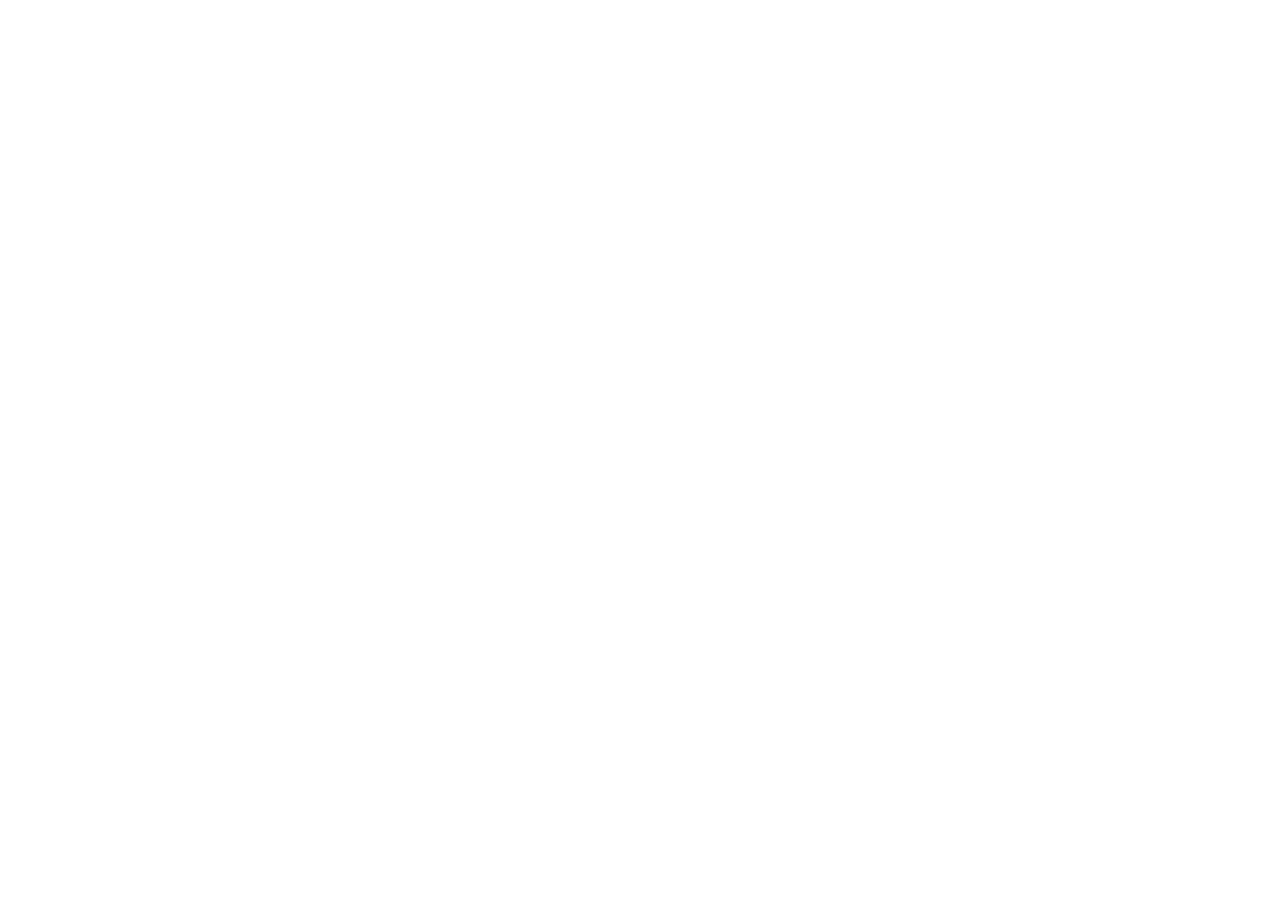
==== index.html @ 2a4f1814 "proje dosyaları yüklendi" ====
<!DOCTYPE html>
<html lang="en">
<head>
    <meta charset="UTF-8">
    <meta name="viewport" content="width=device-width, initial-scale=1.0">
    <title>Document</title>


    <!-- !Font Awesome -->
    <link rel="stylesheet" href="https://cdnjs.cloudflare.com/ajax/libs/font-awesome/6.6.0/css/all.min.css" integrity="sha512-Kc323vGBEqzTmouAECnVceyQqyqdsSiqLQISBL29aUW4U/M7pSPA/gEUZQqv1cwx4OnYxTxve5UMg5GT6L4JJg==" crossorigin="anonymous" referrerpolicy="no-referrer" />

    <!-- !Google Fonts -->
    <link rel="preconnect" href="https://fonts.googleapis.com">
    <link rel="preconnect" href="https://fonts.gstatic.com" crossorigin>
    <link href="https://fonts.googleapis.com/css2?family=Poppins:ital,wght@0,100;0,200;0,300;0,400;0,500;0,600;0,700;0,800;0,900;1,100;1,200;1,300;1,400;1,500;1,600;1,700;1,800;1,900&display=swap" rel="stylesheet">
    <!-- !External CSS-1 -->
    <link rel="stylesheet" href="./responsive.css">

    <!-- !External CSS-2 -->
     <link rel="stylesheet" href="./style.css">
</head>
<body>
    











</body>
</html>
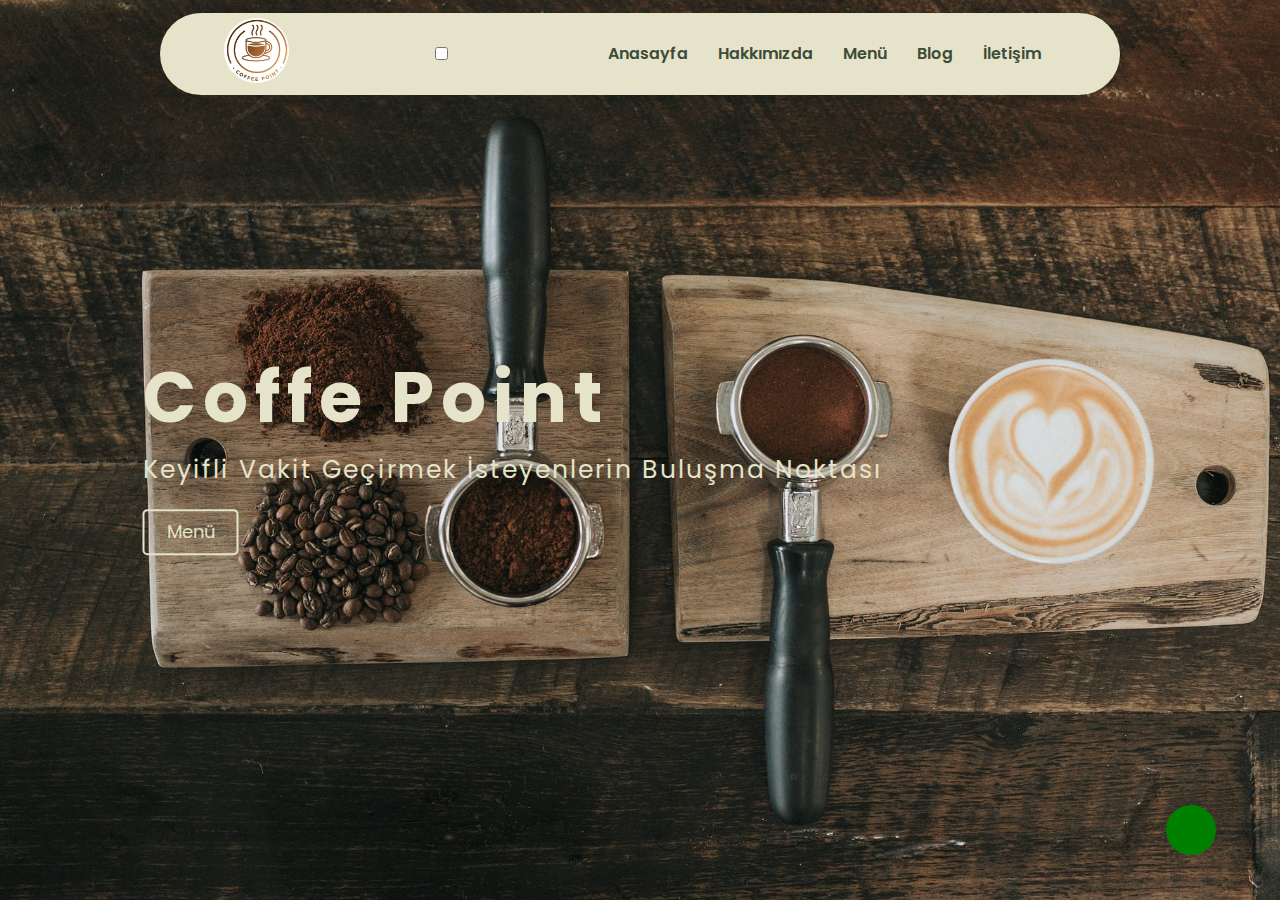
==== commit 81925a57: "index dosyası ve css üzerinde navbar ve hero image oluşturuldu" ====
--- a/index.html
+++ b/index.html
@@ -21,7 +21,37 @@
 </head>
 <body>
     
-
+<div class="hero-image">
+    <nav>
+        <div class="logo-image-wrapper">
+            <img width="65px" src="img/logo.jpg" alt="">
+        </div>
+        <input type="checkbox" id="menu-toogle" class="menu-toogle">
+        <label for="menu-toggle" class="menu-icon">
+            &#9776;
+        </label>
+        <ul class="nav-list">
+            <li><a href="#">Anasayfa</a>
+            <li><a href="#">Hakkımızda</a>
+            <li><a href="#">Menü</a>
+            <li><a href="#">Blog</a>
+            <li><a href="#">İletişim</a>
+            </li>
+        </ul>
+    </nav>
+    <div class="main-text">
+        <h1>Coffe Point</h1>
+        <h3>Keyifli Vakit Geçirmek İsteyenlerin Buluşma Noktası</h3>
+        <button class="btn-design">
+            <a href="#">Menü</a>
+        </button>
+    </div>
+    <div class="whatsapp-icon">
+        <a href="https://www.whatsapp.com/" target="_blank">
+            <i style="color: white;" class="fa-brands fa-whatsapp"></i>
+        </a>
+    </div>
+</div>
 
 
 
--- a/style.css
+++ b/style.css
@@ -0,0 +1,114 @@
+*{
+    margin: 0;
+    padding: 0;
+    box-sizing: border-box;
+    list-style-type: none;
+    text-decoration: none;
+    font-family: "Poppins", sans-serif;
+}
+
+.hero-image{
+    width: 100vw;
+    height: 100vh;
+    background-image:  url("img/bcg.jpg");
+    background-size: cover;
+    padding-top: 1%;
+
+}
+
+.hero-image nav{
+    position: relative;
+    width: 75%;
+    background-color: #E5E4CA ;
+    margin: auto;
+    display: flex;
+    justify-content: space-between;
+    align-items: center;
+    border-radius: 50px;
+    padding: 5px 5%;
+
+
+}
+.menu-toggle{
+    display: none;
+}
+
+.menu-icon{
+    display: none;
+    font-size: 24px;
+    color: #3E4B39;
+    cursor: pointer;
+    position: absolute;
+    right: 20px;
+    top: 50%;
+    transform: translateY(-50%);
+}
+
+.hero-image nav .nav-list{
+    display: flex;
+    justify-content: center;
+    align-items: center;
+}
+
+.logo-image-wrapper img{
+    width: 65px;
+    height: 65px;
+    border-radius: 50%;
+}
+
+.hero-image nav ul li a{
+    color: #3E4B39;
+    font-weight: 600;
+    padding: 10px 15px;
+    display: block;
+}
+
+.hero-image .main-text{
+    position: absolute;
+    top: 50%;
+    left: 40%;
+    transform: translate(-50%, -50%);
+    color: #E5E4CA;
+}
+
+.hero-image .main-text h1{
+    font-size: 70px;
+    letter-spacing: 7px;
+}
+
+.hero-image .main-text h3{
+    font-size: 25px;
+    font-weight: normal;
+    letter-spacing: 2px;
+    margin-bottom: 20px;
+}
+
+.btn-design{
+    background-color: transparent;
+    color: #E5E4CA;
+    padding: 1% 3%;
+    border: 2px solid #E5E4CA;
+    font-size: 18px;
+    border-radius: 5px;
+
+}
+
+.btn-design a{
+    color: #E5E4CA;
+}
+
+.hero-image .whatsapp-icon{
+    width: 50px;
+    height: 50px;
+    background-color: #008001;
+    border-radius: 50%;
+    display: flex;
+    justify-content: center;
+    align-items: center;
+    font-size: 30px;
+    color: white;
+    position: fixed;
+    right: 5%;
+    bottom: 5%;
+
+}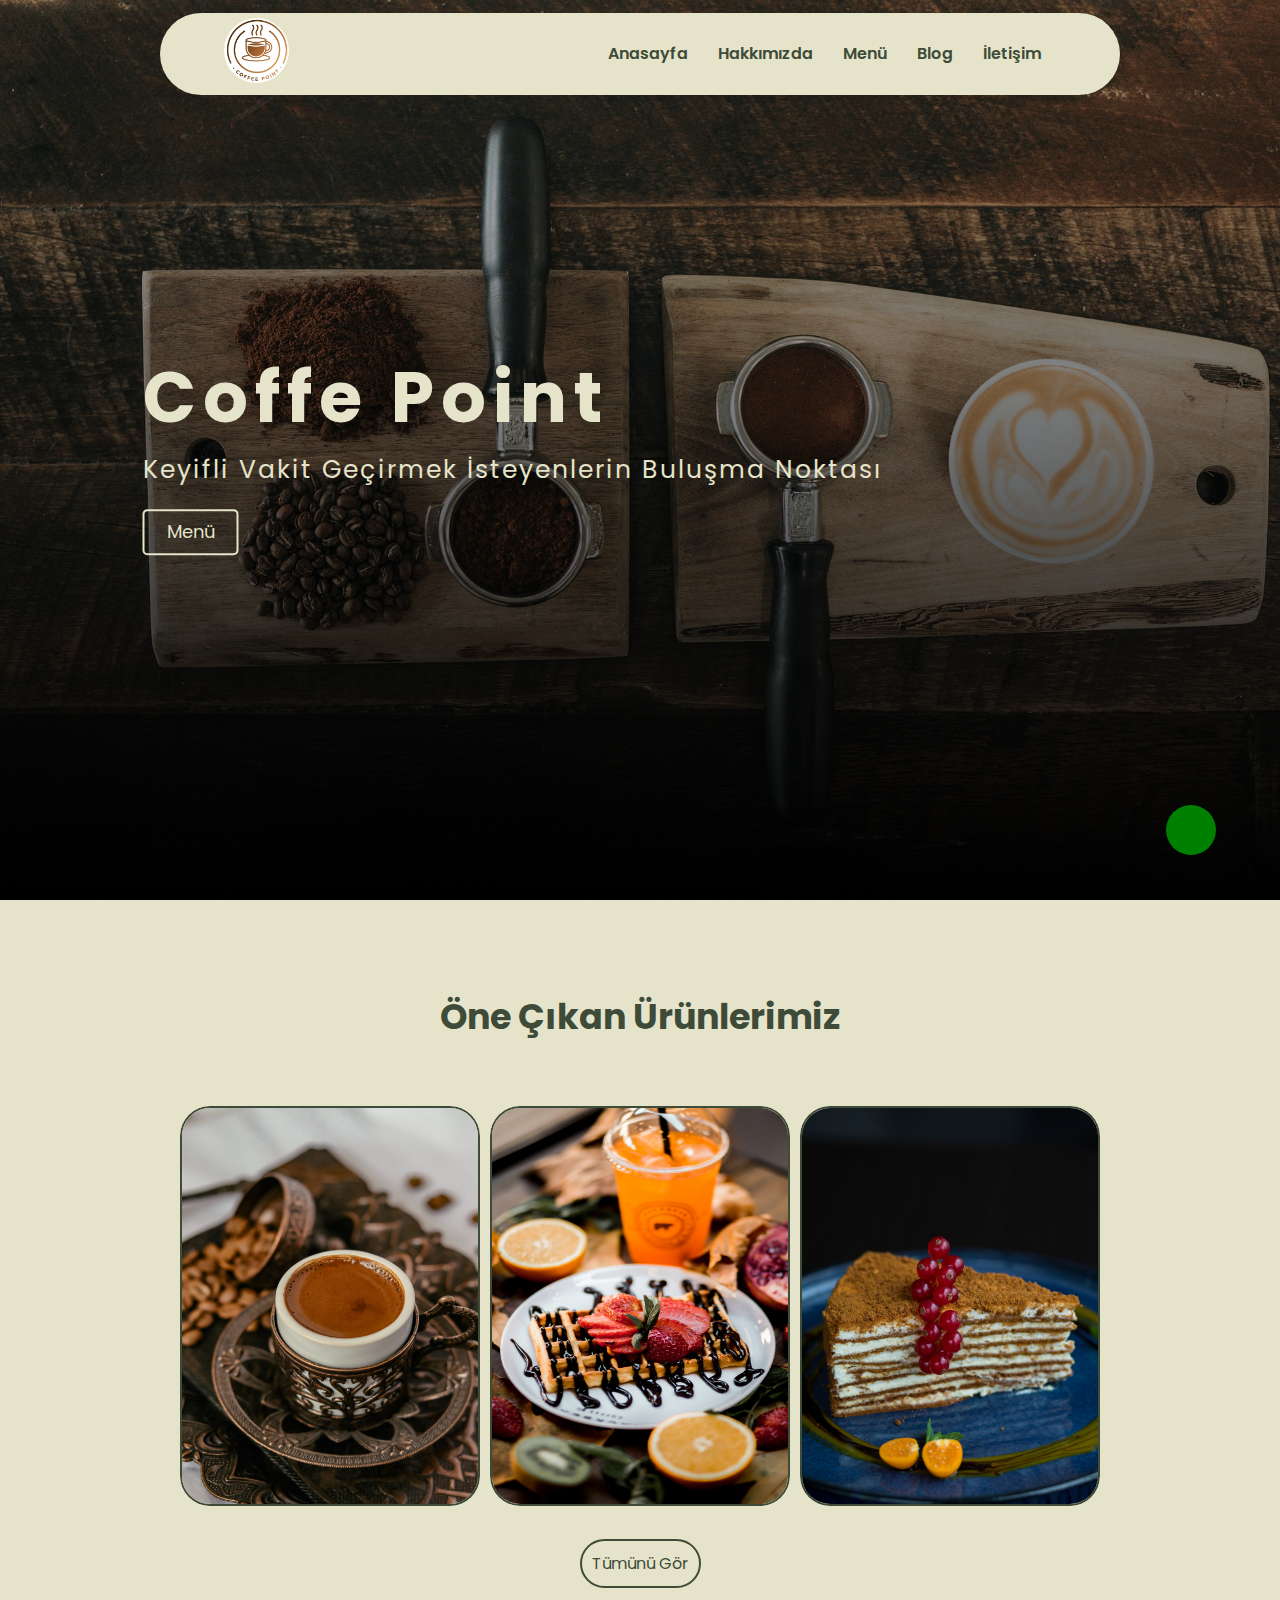
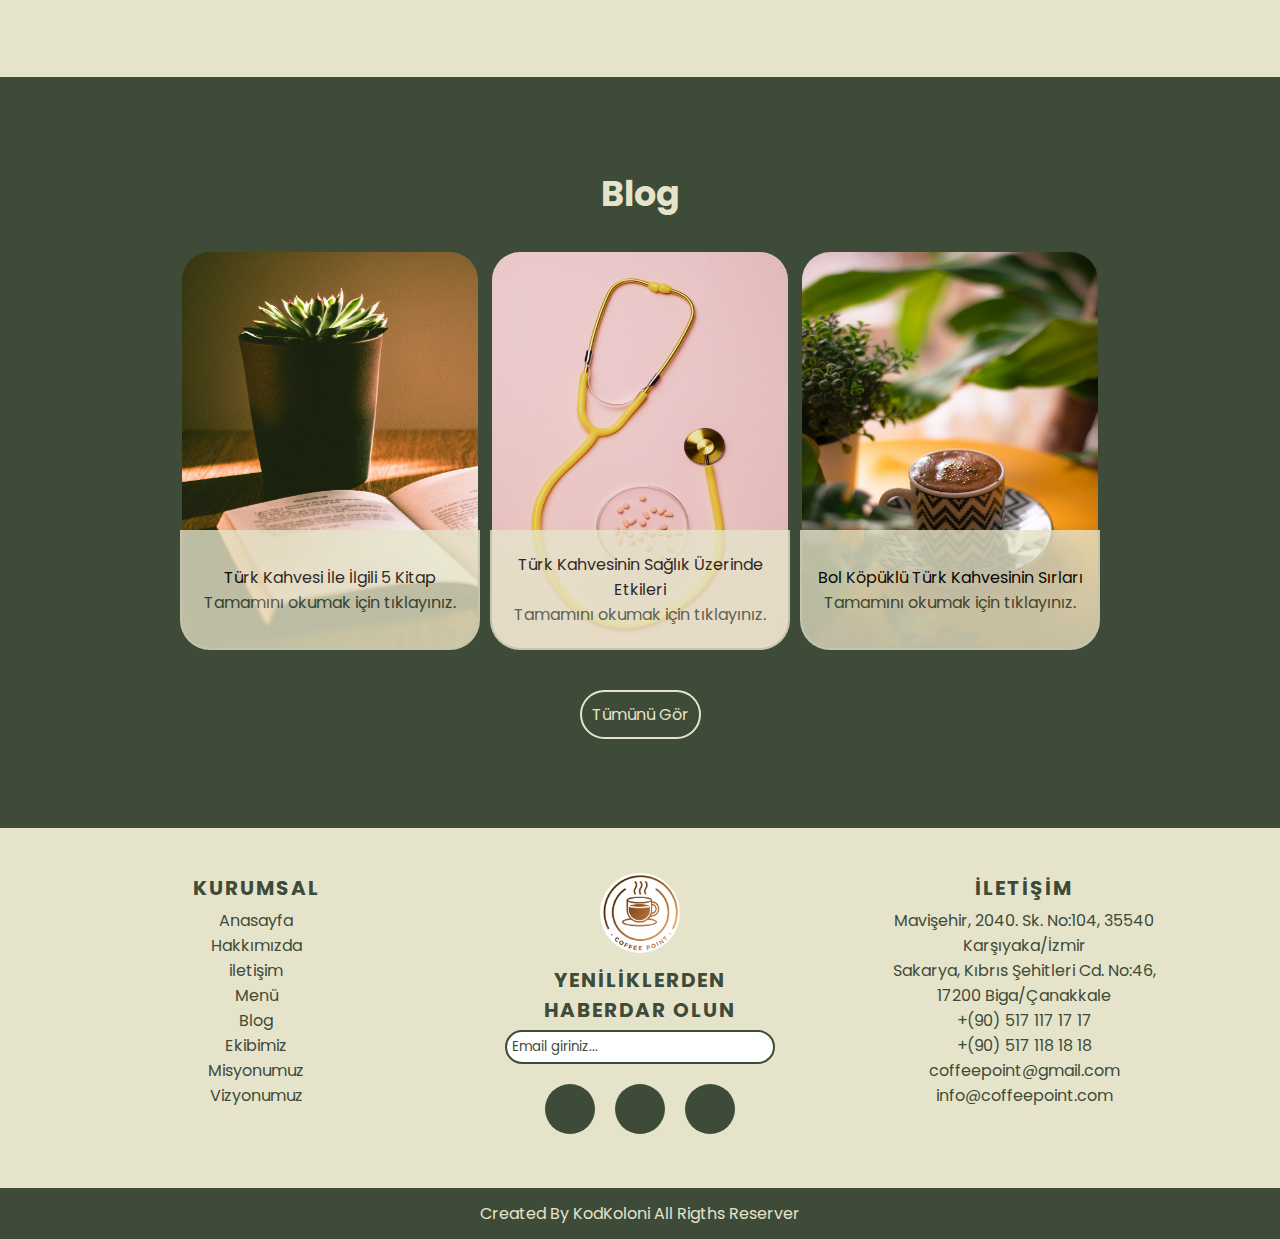
==== commit 4798ec82: "ana sayfa tamamlandı" ====
--- a/index.html
+++ b/index.html
@@ -1,66 +1,194 @@
 <!DOCTYPE html>
 <html lang="en">
-<head>
-    <meta charset="UTF-8">
-    <meta name="viewport" content="width=device-width, initial-scale=1.0">
-    <title>Document</title>
+    <head>
+        <meta charset="UTF-8">
+        <meta name="viewport" content="width=device-width, initial-scale=1.0">
+        <title>Document</title>
+
+        <!-- !Font Awesome -->
+        <link rel="stylesheet"
+            href="https://cdnjs.cloudflare.com/ajax/libs/font-awesome/6.6.0/css/all.min.css"
+            integrity="sha512-Kc323vGBEqzTmouAECnVceyQqyqdsSiqLQISBL29aUW4U/M7pSPA/gEUZQqv1cwx4OnYxTxve5UMg5GT6L4JJg=="
+            crossorigin="anonymous" referrerpolicy="no-referrer" />
+
+        <!-- !Google Fonts -->
+        <link rel="preconnect" href="https://fonts.googleapis.com">
+        <link rel="preconnect" href="https://fonts.gstatic.com" crossorigin>
+        <link
+            href="https://fonts.googleapis.com/css2?family=Poppins:ital,wght@0,100;0,200;0,300;0,400;0,500;0,600;0,700;0,800;0,900;1,100;1,200;1,300;1,400;1,500;1,600;1,700;1,800;1,900&display=swap"
+            rel="stylesheet">
+
+        <!-- !External CSS-2 -->
+        <link rel="stylesheet" href="./style.css">
+
+        <!-- !External CSS-1 -->
+        <link rel="stylesheet" href="responsive.css">
+
+    </head>
+    <body>
+
+        <div class="hero-image">
+            <nav>
+                <div class="logo-image-wrapper">
+                    <img width="65px" src="img/logo.jpg" alt>
+                </div>
+                <input type="checkbox" id="menu-toggle" class="menu-toggle">
+                <label for="menu-toggle" class="menu-icon">
+                    &#9776;
+                </label>
+                <ul class="nav-list">
+                    <li><a href="#">Anasayfa</a>
+                        <li><a href="#">Hakkımızda</a>
+                            <li><a href="#">Menü</a>
+                                <li><a href="./blog.html">Blog</a>
+                                    <li><a href="#">İletişim</a>
+                                    </li>
+                                </ul>
+                            </nav>
+                            <div class="main-text">
+                                <h1>Coffe Point</h1>
+                                <h3>Keyifli Vakit Geçirmek İsteyenlerin Buluşma
+                                    Noktası</h3>
+                                <button class="btn-design">
+                                    <a href="#">Menü</a>
+                                </button>
+                            </div>
+                            <div class="whatsapp-icon">
+                                <a href="https://www.whatsapp.com/"
+                                    target="_blank">
+                                    <i style="color: white;"
+                                        class="fa-brands fa-whatsapp"></i>
+                                </a>
+                            </div>
+                        </div>
+
+                        <!-- ! Öne Çıkanlar Bölümü Başlıyor -->
+
+                        <div class="product">
+                            <h3>Öne Çıkan Ürünlerimiz</h3>
+                            <div class="product-items">
+                                <div class="item item1">
+                                    <img width="70px" class="resim"
+                                        src="img/kahve.jpg" alt>
+                                    <div class="overlay">
+                                        <h4>Damla Sakizli Turk Kahvesi</h4>
+                                        <p>Fiyat : 90₺</p>
+                                    </div>
+                                </div>
+                                <div class="item item2">
+                                    <img width="70px" class="resim"
+                                        src="img/waffle.jpg" alt>
+                                    <div class="overlay">
+                                        <h4>Çilek Ve Muzlu Waffle</h4>
+                                        <p>Fiyat : 190₺</p>
+                                    </div>
+                                </div>
+                                <div class="item item3">
+                                    <img width="70px" class="resim"
+                                        src="img/pasta.jpg" alt>
+                                    <div class="overlay">
+                                        <h4>Frambuazlı Pasta</h4>
+                                        <p>Fiyat : 120₺</p>
+                                    </div>
+                                </div>
+                            </div>
+                            <div class="ürünlerimiz-btn">
+                                <a href="#">Tümünü Gör</a>
+                            </div>
+                        </div>
+
+                        <!-- ! Blog Section Başlangıç -->
+                        <div class="section-blog">
+                            <h3>Blog</h3>
+                            <div class="section-blog-items">
+
+                                <div class="item blog-product">
+                                    <img class="resim" src="img/blog1.jpg" alt>
+                                    <div class="box">
+                                        <p>Türk Kahvesi İle İlgili 5 Kitap</p>
+                                        <a href="#">Tamamını okumak için tıklayınız.</a>
+                                    </div>
+                                </div>
+                                
+                                <div class="item blog-product">
+                                    <img class="resim" src="img/blog3.jpg" alt>
+                                    <div class="box">
+                                        <p>Türk Kahvesinin Sağlık Üzerinde Etkileri</p>
+                                        <a href="#">Tamamını okumak için tıklayınız.</a>
+                                    </div>
+                                </div>
+                                <div class="item blog-product">
+                                    <img class="resim" src="img/blog2.jpg" alt>
+                                    <div class="box">
+                                        <p>Bol Köpüklü Türk Kahvesinin Sırları</p>
+                                        <a href="#">Tamamını okumak için tıklayınız.</a>
+                                    </div>
+                                </div>
+
+                            </div>
+                            <div class="blog-btn">
+                                <a href="#">Tümünü Gör</a>
+                                
+                            </div>
+                        </div>
+                    <!-- ! Footer Section -->
+                    <footer>
+                        <div class="box left">
+                            <h3>Kurumsal</h3>
+                            <ul class="footer-list">
+                                <li><a href="#">Anasayfa</a></li>
+                                <li><a href="#">Hakkımızda</a></li>
+                                <li><a href="#">iletişim</a></li>
+                                <li><a href="#">Menü</a></li>
+                                <li><a href="#">Blog</a></li>
+                                <li><a href="#">Ekibimiz</a></li>
+                                <li><a href="#">Misyonumuz</a></li>
+                                <li><a href="#">Vizyonumuz</a></li>
+                            </ul>
+                        </div>
+
+                        <div class="box center">
+                            <a href="">
+                                <img width="80px" src="img/logo.jpg" alt="">
+                            </a>
+                            <h3>YENİLİKLERDEN HABERDAR OLUN</h3>
+                            <form action="mailto:coffeepoint@gmail.com" method="POST">
+                                <input type="email" placeholder="Email giriniz...">
+                            </form>
+                            <div class="social-media">
+                                <div class="facebook">
+                                    <a href="#">
+                                        <i class="fa-brands fa-facebook"></i>
+                                    </a>
+                                </div>
+                                <div class="instagram">
+                                    <a href="#">
+                                        <i class="fa-brands fa-instagram"></i>
+                                    </a>
+                                </div>
+                                <div class="youtube">
+                                    <a href="#">
+                                        <i class="fa-brands fa-youtube"></i>
+                                    </a>
+                                </div>
+                            </div>
+                        </div>
+                        <div class="box right">
+                            <h3>İLETİŞİM</h3>
+                            <p>Mavişehir, 2040. Sk. No:104, 35540 Karşıyaka/İzmir <br>
+                                Sakarya, Kıbrıs Şehitleri Cd. No:46, 17200 Biga/Çanakkale <br>
+                                +(90) 517 117 17 17 <br>
+                                +(90) 517 118 18 18 <br>
+                                coffeepoint@gmail.com <br>
+                                info@coffeepoint.com <br>
+                            </p>
+                        </div>
+                    </footer>
+
+                    <div class="designer">
+                        <p>Created By KodKoloni  All Rigths Reserver</p>
+                    </div>
 
 
-    <!-- !Font Awesome -->
-    <link rel="stylesheet" href="https://cdnjs.cloudflare.com/ajax/libs/font-awesome/6.6.0/css/all.min.css" integrity="sha512-Kc323vGBEqzTmouAECnVceyQqyqdsSiqLQISBL29aUW4U/M7pSPA/gEUZQqv1cwx4OnYxTxve5UMg5GT6L4JJg==" crossorigin="anonymous" referrerpolicy="no-referrer" />
-
-    <!-- !Google Fonts -->
-    <link rel="preconnect" href="https://fonts.googleapis.com">
-    <link rel="preconnect" href="https://fonts.gstatic.com" crossorigin>
-    <link href="https://fonts.googleapis.com/css2?family=Poppins:ital,wght@0,100;0,200;0,300;0,400;0,500;0,600;0,700;0,800;0,900;1,100;1,200;1,300;1,400;1,500;1,600;1,700;1,800;1,900&display=swap" rel="stylesheet">
-    <!-- !External CSS-1 -->
-    <link rel="stylesheet" href="./responsive.css">
-
-    <!-- !External CSS-2 -->
-     <link rel="stylesheet" href="./style.css">
-</head>
-<body>
-    
-<div class="hero-image">
-    <nav>
-        <div class="logo-image-wrapper">
-            <img width="65px" src="img/logo.jpg" alt="">
-        </div>
-        <input type="checkbox" id="menu-toogle" class="menu-toogle">
-        <label for="menu-toggle" class="menu-icon">
-            &#9776;
-        </label>
-        <ul class="nav-list">
-            <li><a href="#">Anasayfa</a>
-            <li><a href="#">Hakkımızda</a>
-            <li><a href="#">Menü</a>
-            <li><a href="#">Blog</a>
-            <li><a href="#">İletişim</a>
-            </li>
-        </ul>
-    </nav>
-    <div class="main-text">
-        <h1>Coffe Point</h1>
-        <h3>Keyifli Vakit Geçirmek İsteyenlerin Buluşma Noktası</h3>
-        <button class="btn-design">
-            <a href="#">Menü</a>
-        </button>
-    </div>
-    <div class="whatsapp-icon">
-        <a href="https://www.whatsapp.com/" target="_blank">
-            <i style="color: white;" class="fa-brands fa-whatsapp"></i>
-        </a>
-    </div>
-</div>
-
-
-
-
-
-
-
-
-
-
-</body>
-</html>+                    </body>
+                </html>--- a/style.css
+++ b/style.css
@@ -7,12 +7,17 @@
     font-family: "Poppins", sans-serif;
 }
 
+body{
+    overflow-x: hidden;
+}
+
 .hero-image{
     width: 100vw;
     height: 100vh;
-    background-image:  url("img/bcg.jpg");
+    background-image: linear-gradient(to top, rgb(0, 0, 0), rgba(0, 0, 0, 0)),  url("img/bcg.jpg");
     background-size: cover;
     padding-top: 1%;
+    
 
 }
 
@@ -111,4 +116,325 @@
     right: 5%;
     bottom: 5%;
 
-}+}
+
+.main-text .btn-design:hover a{
+
+opacity: 0.6;
+top: 0;
+}
+
+.whatsapp-icon{
+    z-index: 999;
+}
+
+/* !Öne Çıkanlar CSS */
+
+.product{
+    width: 100vw;
+    padding: 7%;
+    background-color: #E5E4CA;
+}
+
+.product h3{
+    text-align: center;
+    margin-bottom: 30px;
+    font-size: 35px;
+    color: #3E4B39;
+    
+}
+
+.product-items{
+
+    padding: 3%;
+    display: flex;
+    justify-content: center;
+    align-items: center;
+    gap: 10px;
+}
+
+.item{
+    width: 300px;
+    height: 400px;
+    position: relative;
+    overflow: hidden;
+    border-radius: 30px;
+
+}
+
+.resim{
+    width: 100%;
+    height: 100%;
+    border-radius: 30px;
+    border: solid 2px #3E4B39;
+    transition: .5s all;
+}
+
+.product .item .overlay{
+    width: 100%;
+    height: 100%;
+    position: absolute;
+    opacity: 0;
+    top: -100%;
+    left: 0;
+    border-radius: 30px;
+    background-color: black;
+    transition: 0.5s all;
+    color: white;
+    font-size: 20px;
+    display: flex;
+    justify-content: center;
+    align-items: center;
+    flex-direction: column;
+
+}
+
+.product .item:hover .overlay{
+    opacity: 0.6;
+    top: 0;
+    
+}
+
+.product .item:hover .resim{
+    transform: scale(1.2);
+}
+
+.ürünlerimiz-btn{
+    display: flex;
+    justify-content: center;
+}
+
+.ürünlerimiz-btn a{
+    padding: 10px;
+    border: 2px solid #3E4B39;
+    border-radius: 30px;
+
+    color: #3E4B39;
+}
+
+.ürünlerimiz-btn a:hover{
+    color: #E5E4CA;
+    background-color: #3E4B39;
+}
+
+/* ! Blog Section */
+
+.section-blog{
+    padding: 7%;
+    background-color: #3E4B39;
+}
+
+.section-blog h3{
+    text-align: center;
+    margin-bottom: 30px;
+    font-size: 35px;
+    color: #E5E4CA;
+}
+
+.section-blog-items{
+    display: flex;
+    justify-content: center;
+    align-items: center;
+    margin-bottom: 40px;
+    gap: 10px;
+}
+
+.blog-product .box{
+    width: 100%;
+    height: 30%;
+    opacity: 0.8;
+    position: absolute;
+    bottom: 0;
+    background-color: #E5E4CA;
+    display: flex;
+    text-align: center;
+    justify-content: center;
+    align-items: center;
+    flex-direction: column;
+}
+
+.blog-product .box a{
+    color: #3E4B39;
+}
+
+.blog-product:hover .resim{
+    margin-top: -100px;
+}
+
+.blog-btn{
+    display: flex;
+    justify-content: center;
+}
+
+.blog-btn a{
+    padding: 10px;
+    border: 2px solid #E5E4CA;
+    border-radius: 30px;
+    color: #E5E4CA;
+    transition: 0.3s all ease-in;
+}
+
+.blog-btn a:hover{
+    color: #3E4B39;
+    background-color: #E5E4CA;
+}
+
+
+/* ! Footer Section */
+
+footer{
+    display: flex;
+    justify-content: space-around;
+    align-items: center;
+    background-color: #E5E4CA;
+    padding: 30px 5%;
+
+}
+
+footer .box{
+    width: 300px;
+    height: 300px;
+    padding: 15px;
+    text-align: center;
+}
+
+footer h3{
+    text-transform: uppercase;
+    font-size: 20px;
+    color: #3E4B39;
+    margin-bottom: 5px;
+    letter-spacing: 2px;
+}
+
+footer p{
+    color: #3E4B39;
+}
+
+footer .footer-list li a{
+    color: #3E4B39;
+
+}
+
+footer .center img{
+    width: 80px;
+    height: 80px;
+    border-radius: 50%;
+    margin-bottom: 5px;
+}
+
+footer input{
+    width: 100%;
+    padding: 5px 5px;
+    border-radius: 30px;
+    border: 2px solid #3E4B39;
+    color: #3E4B39;
+    margin-bottom: 10px;
+
+}
+
+input::placeholder{
+    color: #3E4B39;
+}
+
+footer input:focus{
+    outline: 0;
+}
+
+.social-media{  
+    width: 100%;
+    display: flex;
+    justify-content: center;
+    gap: 20px;
+}
+
+.social-media .facebook,
+.social-media .instagram,
+.social-media .youtube{
+    margin-top: 10px;
+    width: 50px;
+    height: 50px;
+    border-radius: 50px;
+    background-color: #3E4B39;
+    display: flex;
+    align-items: center;
+    justify-content: center;
+    font-size: 25px;
+    
+}
+
+.social-media a{
+    color: white;
+}
+
+.social-media .facebook:hover{
+    background-color: blue;
+}
+.social-media .instagram:hover{
+    background-color: purple;
+}
+.social-media .youtube:hover{
+    background-color: red;
+}
+.social-media i{
+    transition: 0.5s all ease-in;
+}
+
+.social-media i:hover{
+transform: scale(1.2) rotate(360deg);
+
+}
+
+.designer{
+    text-align: center;
+    background-color: #3E4B39;
+    padding: 1%;
+    color: #E5E4CA;
+}
+
+
+
+
+
+
+
+
+
+
+
+
+
+
+
+
+
+
+
+
+
+
+
+
+
+
+
+
+
+
+
+
+
+
+
+
+
+
+
+
+
+
+
+
+
+
+
+
--- a/responsive.css
+++ b/responsive.css
@@ -0,0 +1,27 @@
+@media screen and (max-width:750px){
+    .menu-icon{
+        display: block;
+    }
+
+    .hero-image nav .nav-list{
+        display: none;
+        position: absolute;
+        z-index: 999;
+        top: 90px;
+        left: 0;
+        right: 0;
+        background-color: #E5E4CA;
+        flex-direction: column;
+        width: 80%;
+        margin: auto;
+
+    }
+
+    .menu-toggle:checked + .menu-icon + .nav-list{
+        display: flex;
+        max-height: 300px;
+        border-radius: 30px;
+    }
+
+}
+
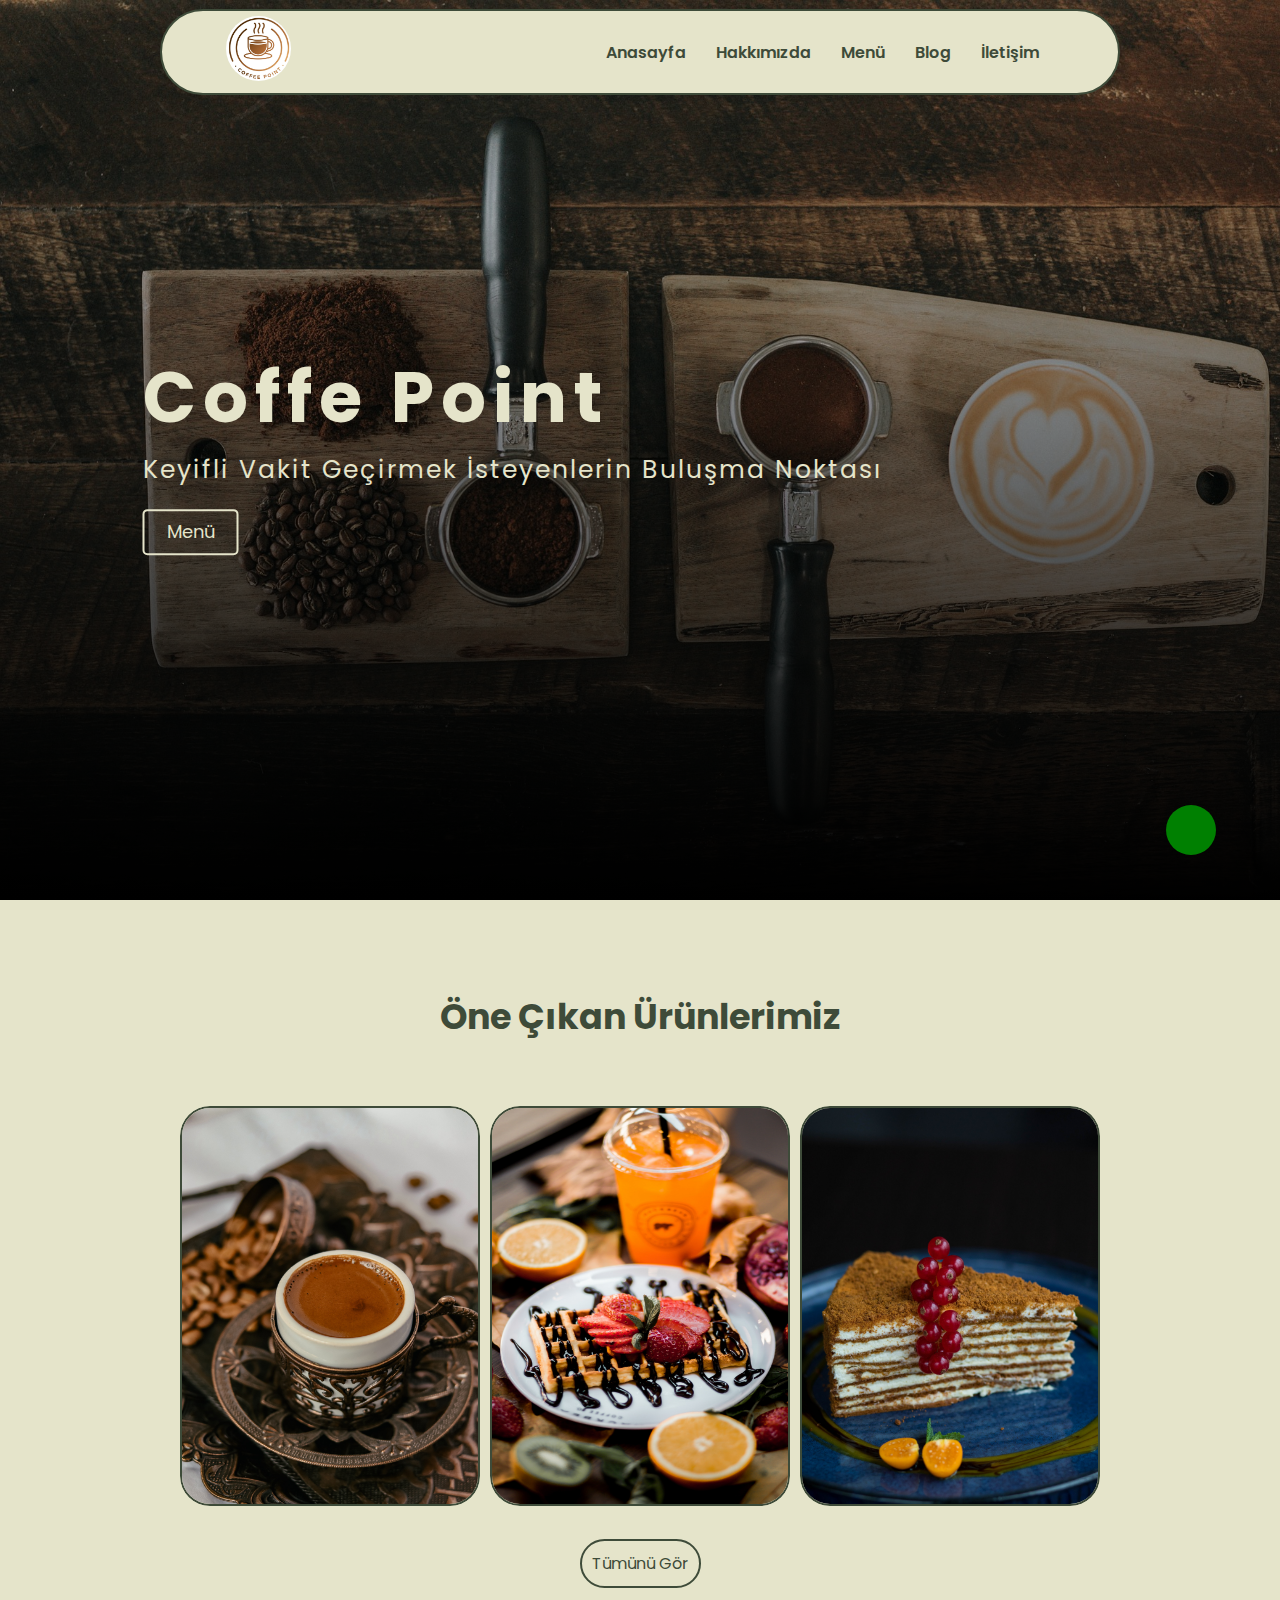
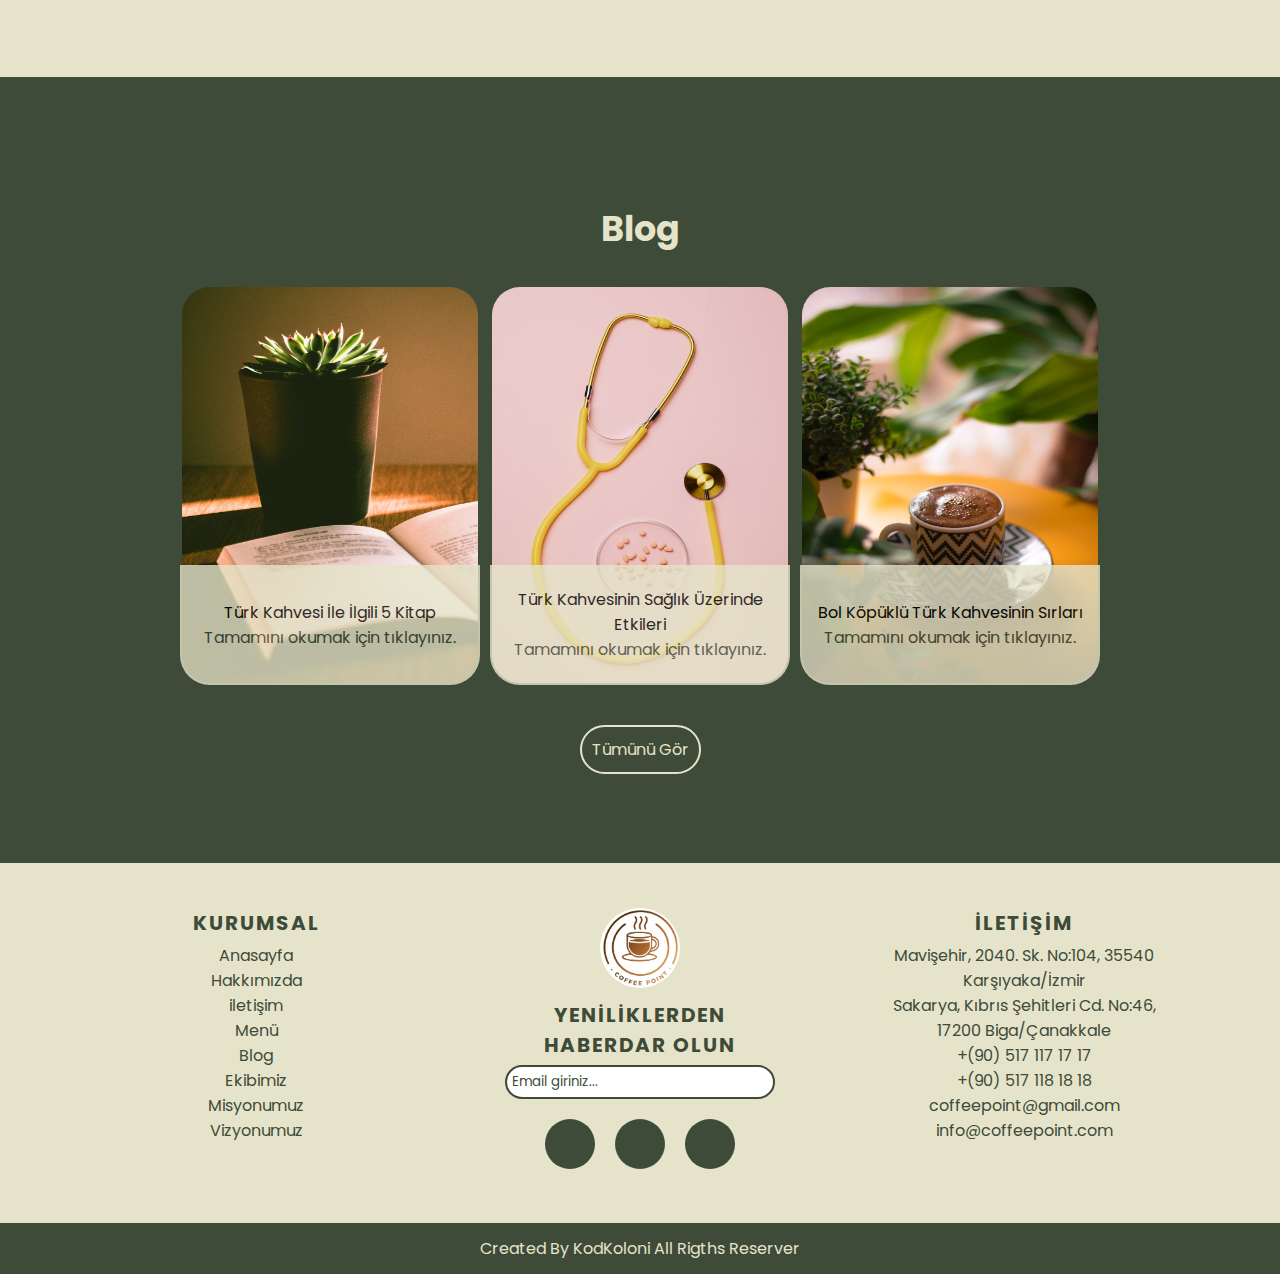
==== commit dc73c039: "blog ve iletişim sayfasıtamamlandı" ====
--- a/index.html
+++ b/index.html
@@ -27,21 +27,22 @@
     </head>
     <body>
 
+        <!-- !Navbar -->
         <div class="hero-image">
             <nav>
                 <div class="logo-image-wrapper">
-                    <img width="65px" src="img/logo.jpg" alt>
+                    <a href="./index.html"><img width="65px" src="img/logo.jpg" alt></a>
                 </div>
                 <input type="checkbox" id="menu-toggle" class="menu-toggle">
                 <label for="menu-toggle" class="menu-icon">
                     &#9776;
                 </label>
                 <ul class="nav-list">
-                    <li><a href="#">Anasayfa</a>
-                        <li><a href="#">Hakkımızda</a>
+                    <li><a href="./index.html">Anasayfa</a>
+                        <li><a href="./hakkimizda.html">Hakkımızda</a>
                             <li><a href="#">Menü</a>
                                 <li><a href="./blog.html">Blog</a>
-                                    <li><a href="#">İletişim</a>
+                                    <li><a href="./iletişim.html">İletişim</a>
                                     </li>
                                 </ul>
                             </nav>
@@ -127,7 +128,7 @@
 
                             </div>
                             <div class="blog-btn">
-                                <a href="#">Tümünü Gör</a>
+                                <a href="./blog.html">Tümünü Gör</a>
                                 
                             </div>
                         </div>
@@ -136,17 +137,17 @@
                         <div class="box left">
                             <h3>Kurumsal</h3>
                             <ul class="footer-list">
-                                <li><a href="#">Anasayfa</a></li>
-                                <li><a href="#">Hakkımızda</a></li>
-                                <li><a href="#">iletişim</a></li>
+                                <li><a href="./index.html">Anasayfa</a></li>
+                                <li><a href="./hakkimizda.html">Hakkımızda</a></li>
+                                <li><a href="./iletişim.html">iletişim</a></li>
                                 <li><a href="#">Menü</a></li>
-                                <li><a href="#">Blog</a></li>
+                                <li><a href="./blog.html">Blog</a></li>
                                 <li><a href="#">Ekibimiz</a></li>
                                 <li><a href="#">Misyonumuz</a></li>
                                 <li><a href="#">Vizyonumuz</a></li>
                             </ul>
                         </div>
-
+                    
                         <div class="box center">
                             <a href="">
                                 <img width="80px" src="img/logo.jpg" alt="">
@@ -184,11 +185,12 @@
                             </p>
                         </div>
                     </footer>
-
+                    
                     <div class="designer">
                         <p>Created By KodKoloni  All Rigths Reserver</p>
                     </div>
-
-
+                    </div>
+                    
+                    
                     </body>
                 </html>--- a/style.css
+++ b/style.css
@@ -17,12 +17,16 @@
     background-image: linear-gradient(to top, rgb(0, 0, 0), rgba(0, 0, 0, 0)),  url("img/bcg.jpg");
     background-size: cover;
     padding-top: 1%;
+    background-attachment: fixed;
     
 
 }
 
-.hero-image nav{
-    position: relative;
+nav{
+    position: fixed;
+    top: 1%;
+    left: 50%;
+    transform: translateX(-50%);
     width: 75%;
     background-color: #E5E4CA ;
     margin: auto;
@@ -31,6 +35,9 @@
     align-items: center;
     border-radius: 50px;
     padding: 5px 5%;
+    border: 2px solid #3E4B39;
+    z-index: 999;
+    
 
 
 }
@@ -49,7 +56,7 @@
     transform: translateY(-50%);
 }
 
-.hero-image nav .nav-list{
+nav .nav-list{
     display: flex;
     justify-content: center;
     align-items: center;
@@ -61,7 +68,7 @@
     border-radius: 50%;
 }
 
-.hero-image nav ul li a{
+nav ul li a{
     color: #3E4B39;
     font-weight: 600;
     padding: 10px 15px;
@@ -229,6 +236,7 @@
     margin-bottom: 30px;
     font-size: 35px;
     color: #E5E4CA;
+    margin-top: 35px;
 }
 
 .section-blog-items{
@@ -237,6 +245,7 @@
     align-items: center;
     margin-bottom: 40px;
     gap: 10px;
+    flex-wrap: wrap;
 }
 
 .blog-product .box{
@@ -392,49 +401,212 @@
 }
 
 
-
-
-
-
-
-
-
-
-
-
-
-
-
-
-
-
-
-
-
-
-
-
-
-
-
-
-
-
-
-
-
-
-
-
-
-
-
-
-
-
-
-
-
-
-
-
+/* ! Hakkımızda */
+.hakkimizda{
+    background-color: #E5E4CA
+}
+
+.hak-content{
+    margin-top: 100px;
+    display: flex;
+    padding: 7%;
+    gap: 20px;
+}
+.hak-left h3{
+    margin-bottom: 20px;
+}
+
+.hak-left{
+    width: 50%;
+    text-align: justify;
+    color: #283025;
+}
+
+.hak-right{
+    width: 50%;
+}
+
+.hak-right video{
+    width: 100%;
+    border-radius: 30px;
+    border: 2px solid #3E4B39;
+}
+
+
+.hakkimizda .ekip{
+    pad: 5% 7%;
+    background-color: #3E4B39;
+}
+
+.hakkimizda .ekip h3{
+    color: #E5E4CA;
+    font-size: 35px;
+    text-align: center;
+    margin-bottom: 15px;
+}
+
+.hakkimizda .tüm-üyeler{
+    display: flex;
+    justify-content: center;
+    gap: 30px;
+
+}
+
+.hakkimizda .item-info{
+    width: 100%;
+    height: 60px;
+    text-align: center;
+    padding-top: 5px;
+    background-color: #e5e4caa6;
+    position: absolute;
+    bottom: 0;
+    font-weight: 600;
+    color: #283025;
+
+}
+
+/* ! Blog section */
+
+.page-blog{
+    width: 100%;
+    background-color: #3E4B39;
+    padding-bottom: 100px;
+}
+
+.section-blog-wrapper{
+    padding-inline: 20%;
+}
+
+
+.page-blog h3{
+padding-top: 150px;
+padding-bottom: 50px;
+text-align: center;
+color: #E5E4CA;
+font-size: 35px;
+}
+
+/* !İletişim Content */
+
+.iletisim{
+    background-color: #E5E4CA;
+}
+
+.iletisim-content{
+    display: flex;
+    padding: 100px 7%;
+    gap: 20px;
+
+}
+.iletisim-content h3{
+    color: #3E4B39;
+    font-size: 35px;
+    text-align: center;
+    
+}
+
+.iletisim-content .iletisim-left{
+    width: 50%;
+}
+
+.iletisim-left input, .iletisim-left textarea{
+    width: 100%;
+    padding: 7px;
+    margin-bottom: 5px;
+    border: 2px solid #3e4b399d;
+    outline: 0;
+}
+
+.iletisim-left input::placeholder, 
+.iletisim-left textarea::placeholder{
+    color: #017401;
+}
+
+.iletisim-left input:focus,
+.iletisim-left textarea:focus{
+    border: 2px solid #3E4B39;
+}
+
+.iletisim-left .iletisim-btn-wrapper{
+text-align: center;
+
+}
+
+.iletisim-left .iletisim-btn-wrapper .iletisim-btn{
+    padding: 10px;
+    border-radius: 20px;
+    cursor: pointer;
+    color: #3E4B39;
+    border: 2px solid #3E4B39;
+}
+
+.iletisim-right{
+    width: 50%;
+}
+
+.iletisim-right iframe{
+    margin-top: 52px;
+    width: 100%;
+    height: 350px;
+    
+}
+
+
+/* !Bize Ulaşın */
+.bize-ulasin{
+    background-color: #3E4B39;
+    width: 100%;
+    padding:120px 7%;
+    display: flex;
+    justify-content: space-around;
+}
+.bize-ulasin .ulasim{
+    width: 25%;
+    text-align: center;
+}
+.bize-ulasin .ulasim i{
+    font-size: 50px;
+    color: #E5E4CA;
+    margin-bottom: 10px;
+}
+.bize-ulasin .ulasim h3{
+    font-size: 25px;
+    color: #E5E4CA;
+}
+.bize-ulasin .ulasim p{
+    color: #E5E4CA;
+}
+
+
+
+
+
+
+
+
+
+
+
+
+
+
+
+
+
+
+
+
+
+
+
+
+
+
+
+
+
+
+
+
+
+
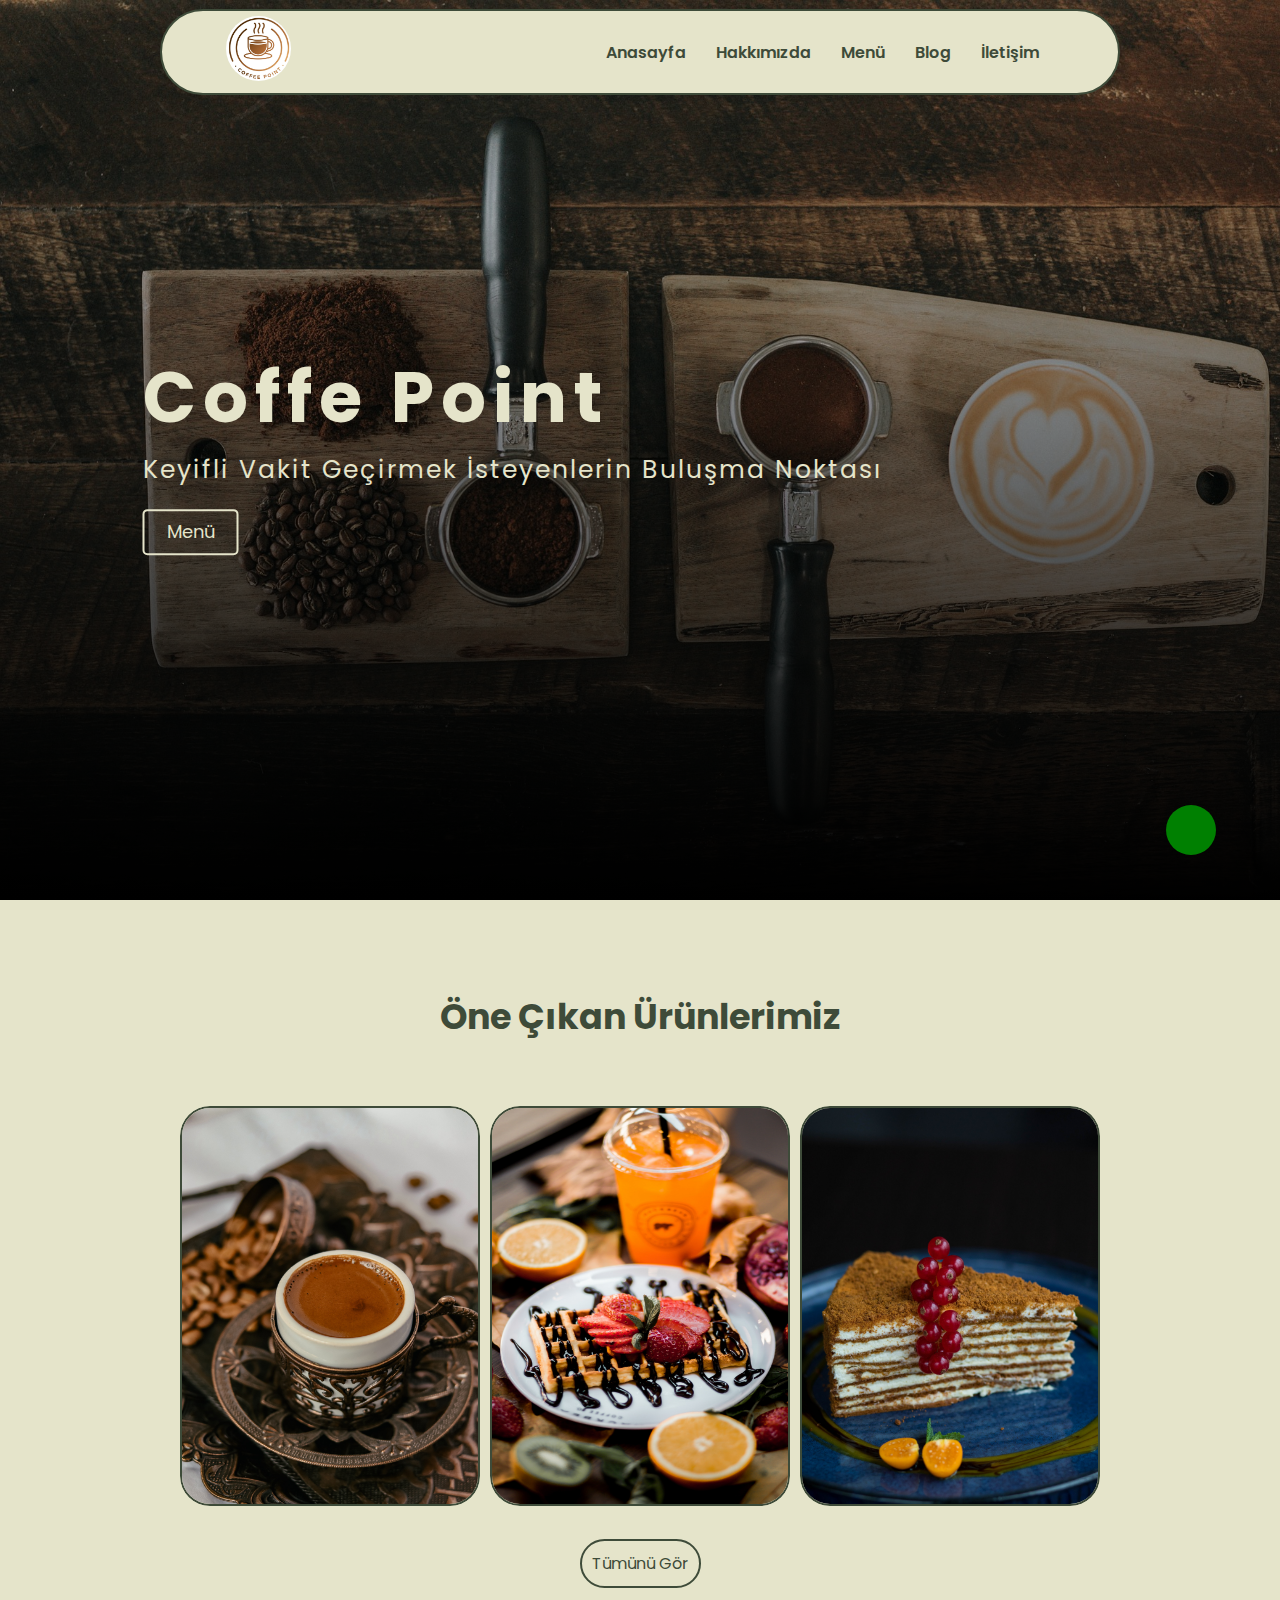
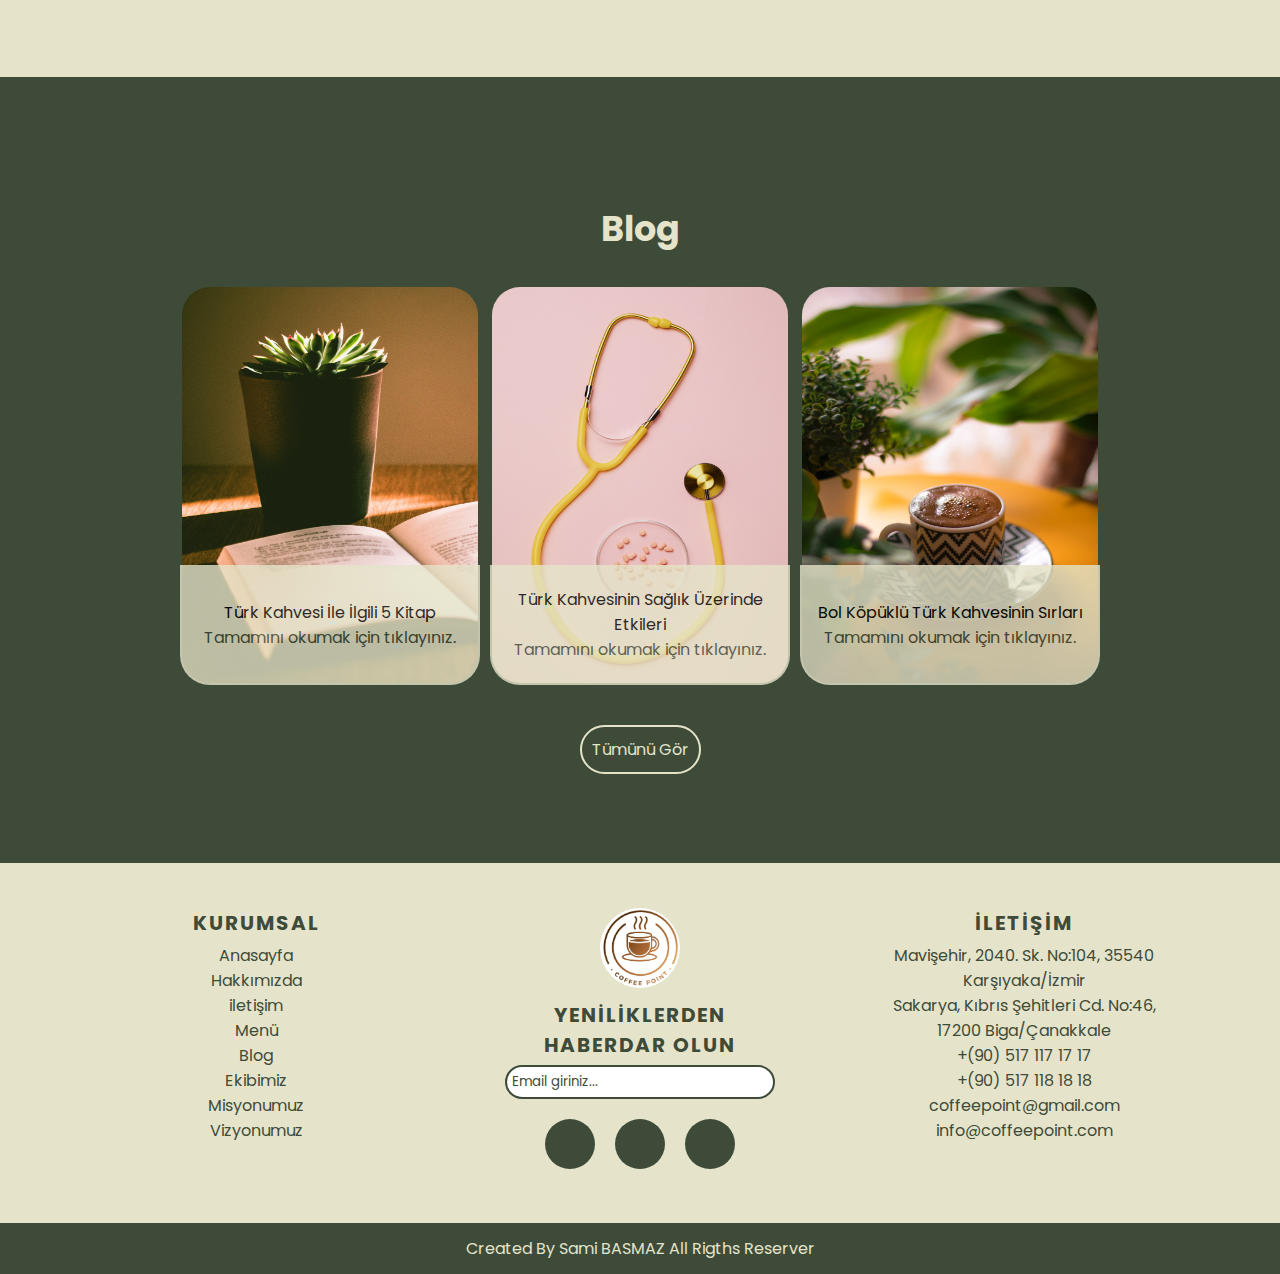
==== commit 65f4fae3: "bitti" ====
--- a/index.html
+++ b/index.html
@@ -28,11 +28,11 @@
     <body>
 
         <!-- !Navbar -->
-        <div class="hero-image">
-            <nav>
-                <div class="logo-image-wrapper">
-                    <a href="./index.html"><img width="65px" src="img/logo.jpg" alt></a>
-                </div>
+<div class="hero-image">
+    <nav>
+        <div class="logo-image-wrapper">
+        <a href="./index.html"><img width="65px" src="img/logo.jpg" alt></a>
+    </div>
                 <input type="checkbox" id="menu-toggle" class="menu-toggle">
                 <label for="menu-toggle" class="menu-icon">
                     &#9776;
@@ -40,7 +40,7 @@
                 <ul class="nav-list">
                     <li><a href="./index.html">Anasayfa</a>
                         <li><a href="./hakkimizda.html">Hakkımızda</a>
-                            <li><a href="#">Menü</a>
+                            <li><a href="./menü.html">Menü</a>
                                 <li><a href="./blog.html">Blog</a>
                                     <li><a href="./iletişim.html">İletişim</a>
                                     </li>
@@ -187,7 +187,7 @@
                     </footer>
                     
                     <div class="designer">
-                        <p>Created By KodKoloni  All Rigths Reserver</p>
+                        <p>Created By Sami BASMAZ  All Rigths Reserver</p>
                     </div>
                     </div>
                     
--- a/style.css
+++ b/style.css
@@ -155,6 +155,7 @@
 
     padding: 3%;
     display: flex;
+    flex-wrap: wrap;
     justify-content: center;
     align-items: center;
     gap: 10px;
@@ -264,6 +265,7 @@
 
 .blog-product .box a{
     color: #3E4B39;
+    text-align: center;
 }
 
 .blog-product:hover .resim{
@@ -293,6 +295,7 @@
 
 footer{
     display: flex;
+    flex-wrap: wrap;
     justify-content: space-around;
     align-items: center;
     background-color: #E5E4CA;
@@ -447,6 +450,7 @@
 
 .hakkimizda .tüm-üyeler{
     display: flex;
+    flex-wrap: wrap;
     justify-content: center;
     gap: 30px;
 
@@ -474,7 +478,7 @@
 }
 
 .section-blog-wrapper{
-    padding-inline: 20%;
+    padding-inline: 10%;
 }
 
 
@@ -558,11 +562,14 @@
     width: 100%;
     padding:120px 7%;
     display: flex;
+    flex-wrap: wrap;
     justify-content: space-around;
 }
 .bize-ulasin .ulasim{
-    width: 25%;
-    text-align: center;
+    /* width: 25%; */
+    text-align: center;
+    margin-bottom: 20px;
+    flex-grow: 1;
 }
 .bize-ulasin .ulasim i{
     font-size: 50px;
@@ -578,35 +585,198 @@
 }
 
 
-
-
-
-
-
-
-
-
-
-
-
-
-
-
-
-
-
-
-
-
-
-
-
-
-
-
-
-
-
-
-
-
+/* ! Menu Bölümü */
+
+.menu{
+    width: 100%;
+    background-color: #3E4B39;
+    overflow-x: hidden;
+}
+
+
+.slider{
+    animation: 20s slide infinite;
+    padding-top: 100px;
+}
+
+.slider-content{
+    display: flex;
+    gap: 10px;
+    
+}
+
+.slider-content img{
+    width: 500px;
+    height: 300px;
+    border: 1px solid white;
+}
+
+@keyframes slide{
+    0%{
+        transform: translateX(0px);
+    }
+    12%{
+        transform: translateX(-510px);
+    }
+    24%{
+        transform: translateX(-1020px);
+    }
+    36%{
+        transform: translateX(-1530px);
+    }
+    48%{
+        transform: translateX(-1020px);
+    }
+    60%{
+        transform: translateX(-510px);
+    }
+    72%{
+        transform: translateX(-0px);
+    }
+}
+
+/* ! Menu Katalog Bölümü */
+
+.menu-section{
+    position: relative;
+    width: 70%;
+    height: 1000px;
+    background-image: url("img/menu-arkaplan.jpeg");
+    background-size: 93% 100%;
+    background-repeat: no-repeat;
+    margin: auto;
+    border: 5px groove #E5E4CA;
+    margin-top: 50px;
+    margin-bottom: 50px;
+}
+
+
+.menu-logo{
+    width: 50;
+    height: 50px;
+    border-radius: 50%;
+    display: block;
+    margin: auto;
+    margin-bottom: 20px
+}
+
+.menu-section h3{
+    color: #E5E4CA;
+    font-size: 35px;
+    text-align: center;
+    margin-top: 20px;
+
+}
+
+.urun{
+    display: flex;
+    justify-content: center;
+    padding-inline: 1%;
+    margin-bottom: 50px;
+    
+}
+
+.urun h4{
+    color: #E5E4CA;
+    font-size: 18px;
+    letter-spacing: 2px;
+    margin-bottom: 10px;
+    display: inline-block;
+    border-bottom: 2px solid #E5E4CA;
+}
+
+.urun ul li{
+    color: #E5E4CA;
+    letter-spacing: 2px;
+    margin-bottom: 2px;
+    display: flex;
+    justify-content: space-between;
+}
+
+.urun .icecek-left, .urun .tatli-right{
+    width: 50%;
+    padding-inline: 5%;
+    padding-top: 2%;
+}
+
+.ayrac{
+    height: 600px;
+    border: 2px solid #E5E4CA;
+    
+}
+
+.menu-section .yazi{
+    width: 100%;
+    text-align: center;
+    color: #E5E4CA;
+    position: absolute;
+    bottom: 20px;
+    font-size: 20px;
+    left: 50%;
+    transform: translateX(-50%);
+
+    
+}
+
+.menu-section .menu-btn{
+    background-color: #E5E4CA;
+    border: none;
+    width: 50px;
+    height: 30px;
+    position: absolute;
+    right: 10px;
+    bottom: 20px;
+}
+
+.menu-section .menu-btn a{
+    color: #3E4B39;
+}
+
+
+
+
+
+
+
+
+
+
+
+
+
+
+
+
+
+
+
+
+
+
+
+
+
+
+
+
+
+
+
+
+
+
+
+
+
+
+
+
+
+
+
+
+
+
+
+
+
--- a/responsive.css
+++ b/responsive.css
@@ -3,7 +3,7 @@
         display: block;
     }
 
-    .hero-image nav .nav-list{
+    nav .nav-list{
         display: none;
         position: absolute;
         z-index: 999;
@@ -25,3 +25,123 @@
 
 }
 
+/* ! Footer */
+@media screen and (max-width:1000px){
+    footer .center{
+        order: -1;
+        width: 100%;
+    }
+    footer input{
+        width: 60%;
+    }
+}
+/* ! Anasayfa Main Alanı */
+@media screen and (max-width:700px){
+    .hero-image .main-text{
+        width: 90%;
+        left: 50%;
+    }
+}
+@media screen and (max-width:578px){
+    .hero-image .main-text h1{
+        font-size: 50px;
+    }
+    .hero-image .main-text h3{
+        font-size: 22px;
+    }
+}
+
+
+/* !Hakkımızda Section */
+
+@media screen and (max-width:1000px){
+    .hak-content{
+        flex-direction: column;
+    }
+
+    .hak-left,
+    .hak-right{
+        width: 100%;
+    }
+
+}
+
+
+/* !Blog Section */
+
+@media screen and (max-width:1530px){
+    .section-blog-wrapper{
+        padding-inline: 2%;
+    }
+}
+
+
+
+/* !İletişim */
+
+@media screen and (max-width:1000px){
+    .iletisim-content{
+        flex-direction: column;
+    }
+    .iletisim-content .iletisim-left,
+    .iletisim-content .iletisim-right{
+        width: 100%;
+    }
+}
+
+/* ! Menü */
+
+@media screen and (max-width:1100px){
+    .menu-section{
+        width: 95%;
+        height: auto;
+
+    }
+}
+
+
+@media screen and (max-width:650px){
+    .urun{
+        flex-direction: column;
+        align-items: center;
+
+    }
+    .urun .tatli-right,
+    .urun .icecek-left{
+        width: 100%;
+        margin-bottom: 10px;
+    }
+    .urun .tatli-right{
+        margin-bottom: 60px;
+    }
+
+    .ayrac{
+        display: none;
+    }
+
+    .menu-section .yazi{
+        bottom: 45px;
+    }
+
+    .slider-content img{
+        width: 500px;
+        height: 200px;
+        border: 1px solid white;
+    }
+}
+
+
+
+
+
+
+
+
+
+
+
+
+
+
+
+
